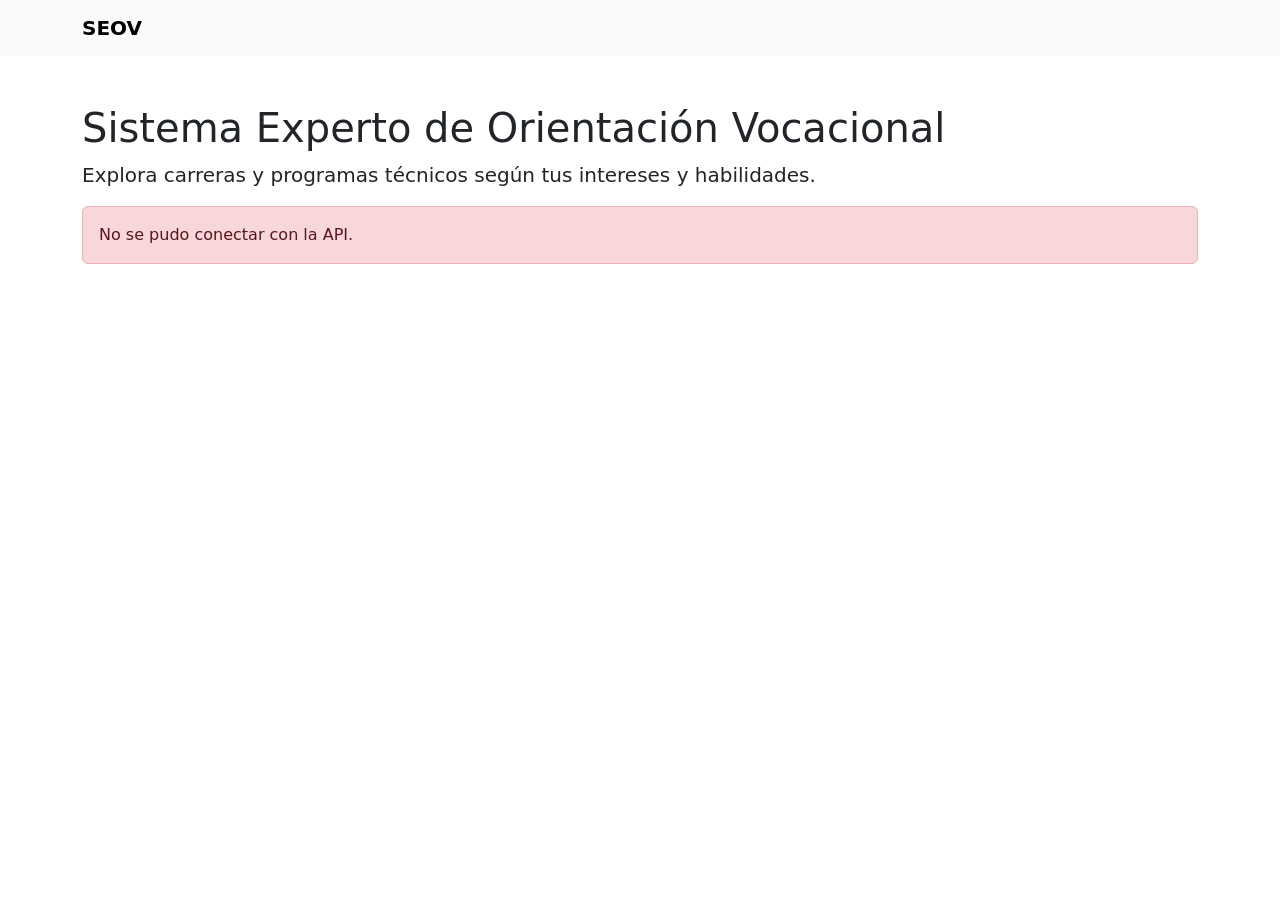
==== frontend/index.html @ d1dd5280 "Fase 1: entorno base Django + Bootstrap" ====
<!DOCTYPE html>
<html lang="es">
<head>
  <meta charset="UTF-8">
  <meta name="viewport" content="width=device-width, initial-scale=1">
  <title>SEOV - Orientación Vocacional</title>
  <link href="https://cdn.jsdelivr.net/npm/bootstrap@5.3.3/dist/css/bootstrap.min.css" rel="stylesheet">
  <link href="assets/css/styles.css" rel="stylesheet">
</head>
<body>
  <nav class="navbar navbar-expand-lg bg-body-tertiary">
    <div class="container">
      <a class="navbar-brand fw-bold" href="index.html">SEOV</a>
    </div>
  </nav>

  <main class="container py-5">
    <h1 class="display-6">Sistema Experto de Orientación Vocacional</h1>
    <p class="lead">Explora carreras y programas técnicos según tus intereses y habilidades.</p>
    <div id="api-status" class="alert alert-secondary">Comprobando conexión con la API...</div>
  </main>

  <script src="https://cdn.jsdelivr.net/npm/bootstrap@5.3.3/dist/js/bootstrap.bundle.min.js"></script>
  <script src="assets/js/config.js"></script>
  <script src="assets/js/api.js"></script>
  <script>
    apiFetch("/health/")
      .then(() => {
        const el = document.getElementById("api-status");
        el.className = "alert alert-success";
        el.textContent = "API conectada correctamente.";
      })
      .catch(() => {
        const el = document.getElementById("api-status");
        el.className = "alert alert-danger";
        el.textContent = "No se pudo conectar con la API.";
      });
  </script>
</body>
</html>
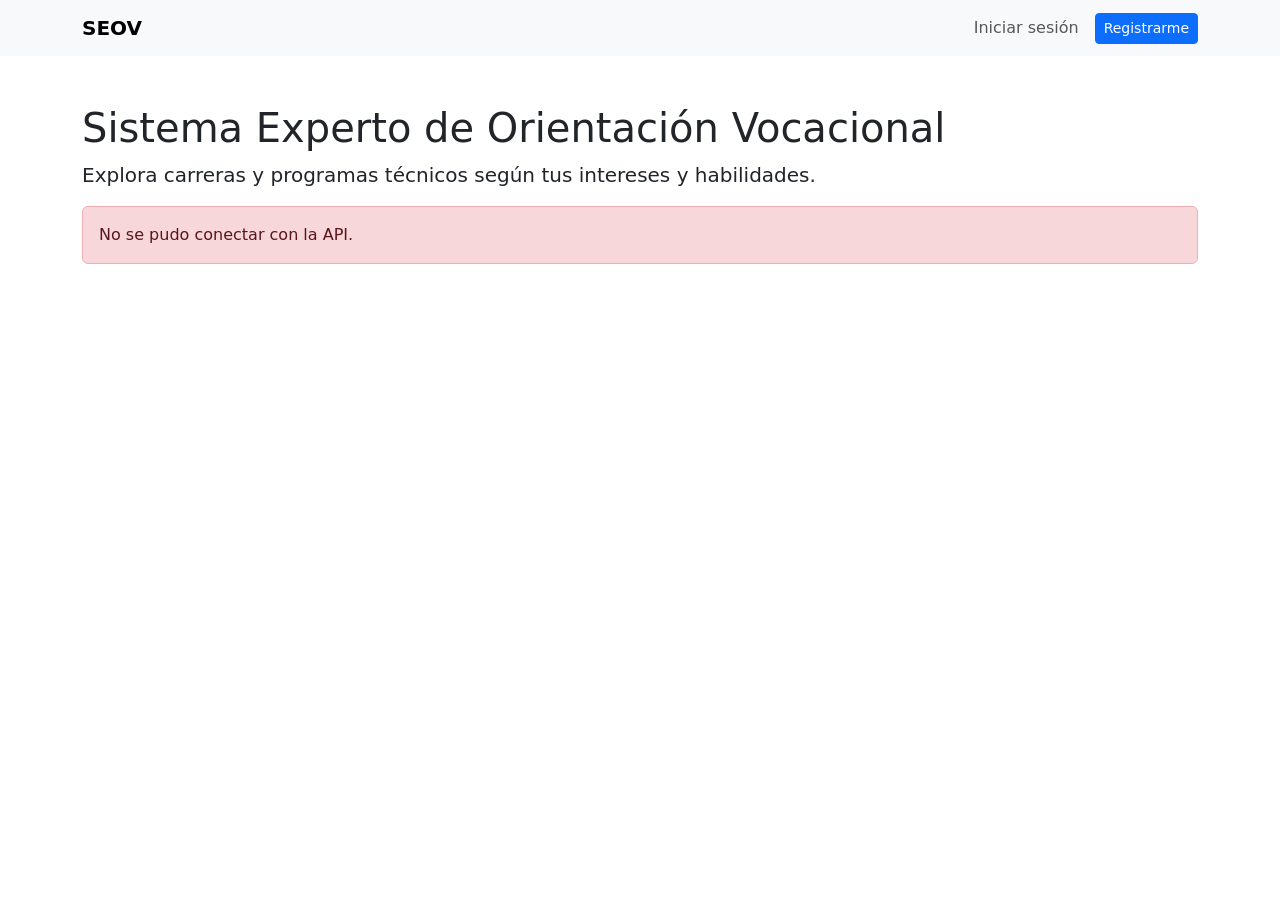
==== commit 55a908e0: "Agregar autenticacion y perfil" ====
--- a/frontend/index.html
+++ b/frontend/index.html
@@ -8,11 +8,7 @@
   <link href="assets/css/styles.css" rel="stylesheet">
 </head>
 <body>
-  <nav class="navbar navbar-expand-lg bg-body-tertiary">
-    <div class="container">
-      <a class="navbar-brand fw-bold" href="index.html">SEOV</a>
-    </div>
-  </nav>
+  <div id="navbar"></div>
 
   <main class="container py-5">
     <h1 class="display-6">Sistema Experto de Orientación Vocacional</h1>
@@ -23,6 +19,8 @@
   <script src="https://cdn.jsdelivr.net/npm/bootstrap@5.3.3/dist/js/bootstrap.bundle.min.js"></script>
   <script src="assets/js/config.js"></script>
   <script src="assets/js/api.js"></script>
+  <script src="assets/js/auth.js"></script>
+  <script>renderNavbar();</script>
   <script>
     apiFetch("/health/")
       .then(() => {
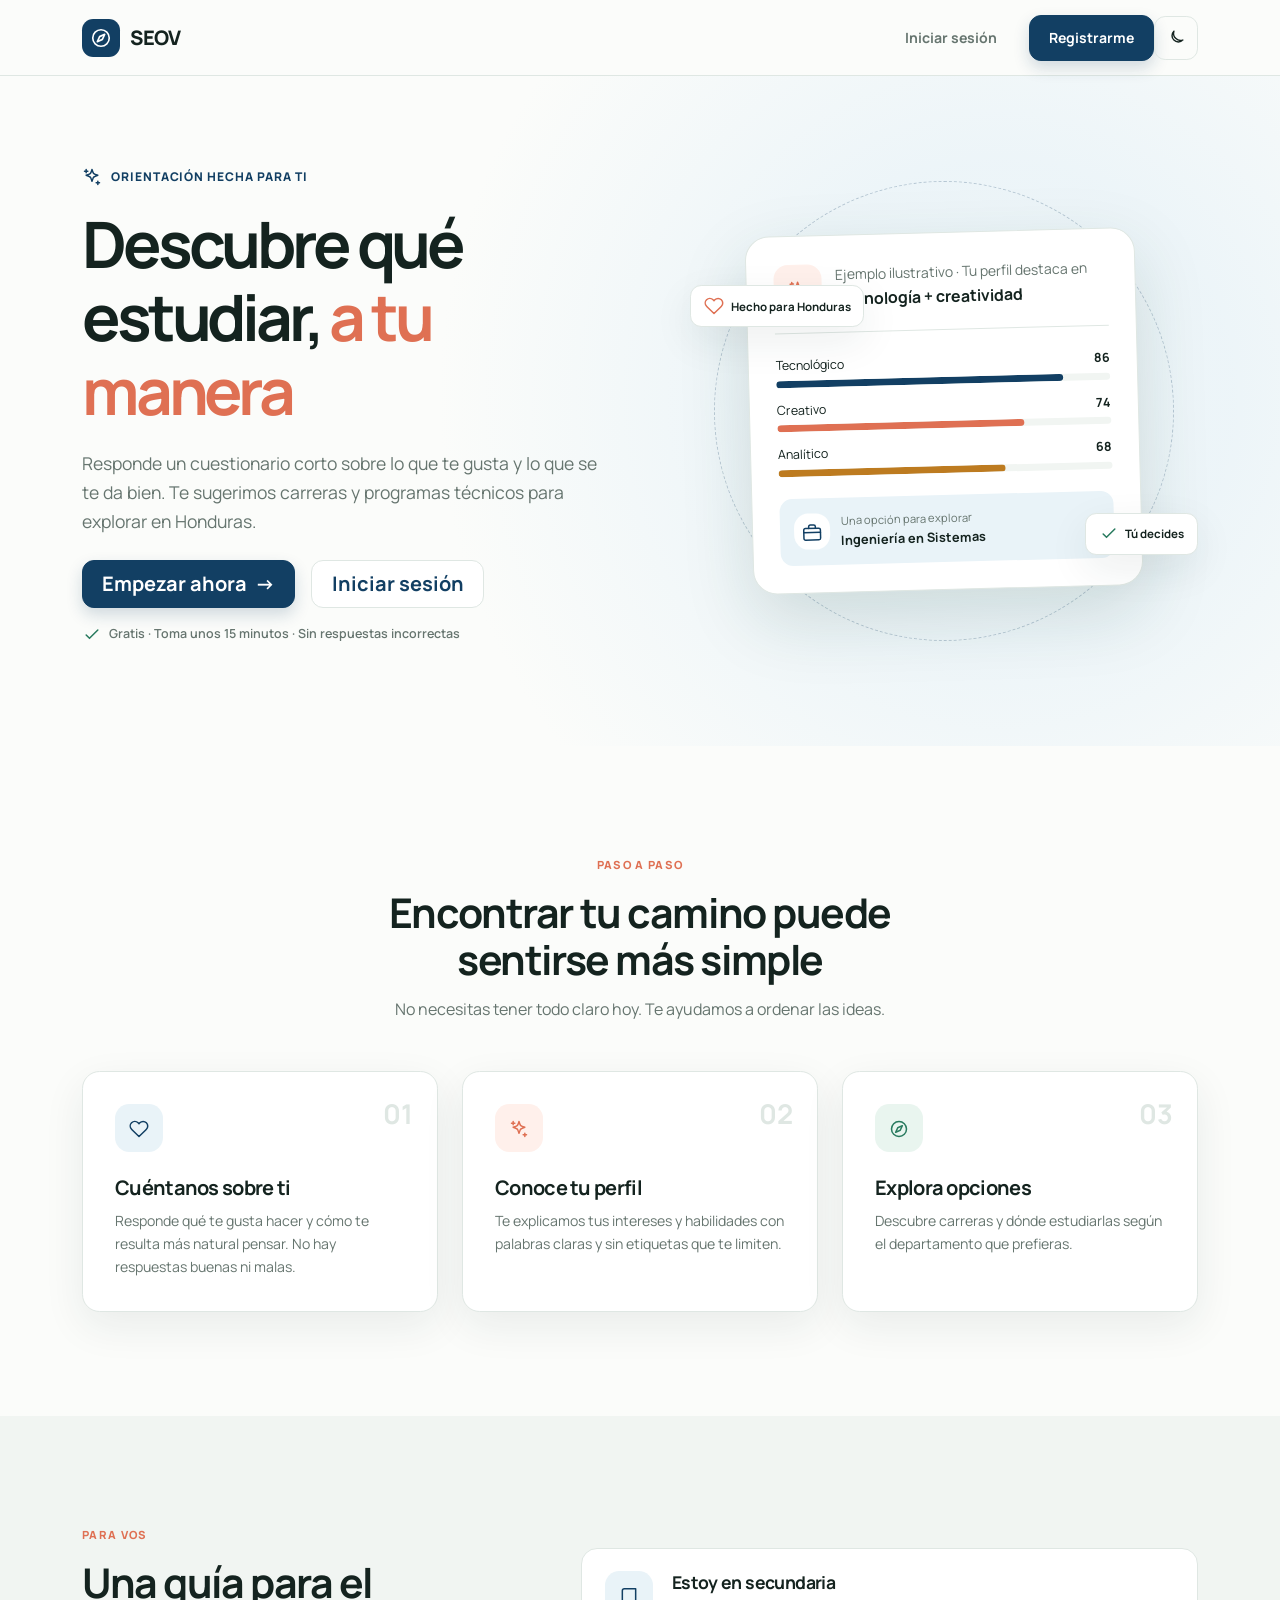
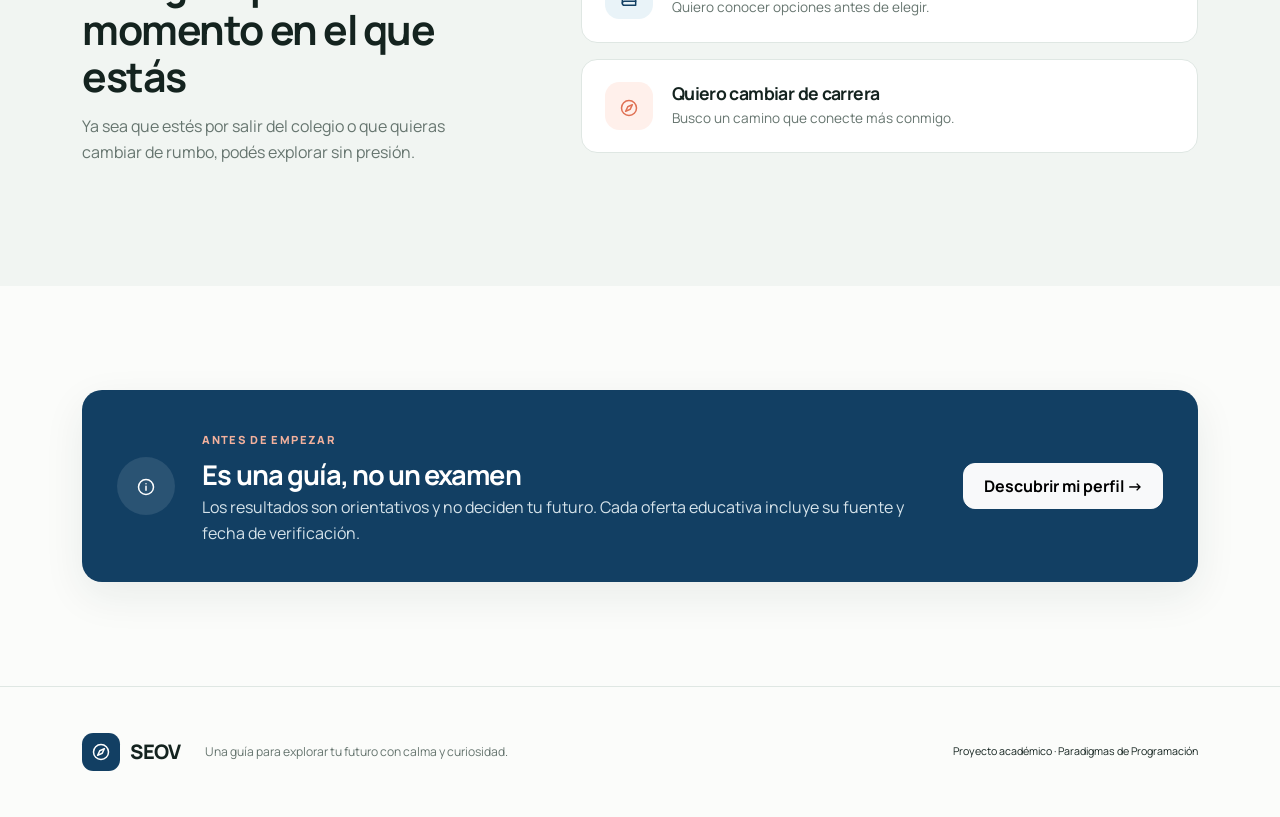
==== commit 45e0a494: "feat(frontend): nuevo diseno (Figma) conectado a la API real - Cuestionario con autoguardado, result" ====
--- a/frontend/index.html
+++ b/frontend/index.html
@@ -1,38 +1,171 @@
-<!DOCTYPE html>
-<html lang="es">
-<head>
-  <meta charset="UTF-8">
-  <meta name="viewport" content="width=device-width, initial-scale=1">
-  <title>SEOV - Orientación Vocacional</title>
-  <link href="https://cdn.jsdelivr.net/npm/bootstrap@5.3.3/dist/css/bootstrap.min.css" rel="stylesheet">
-  <link href="assets/css/styles.css" rel="stylesheet">
-</head>
-<body>
-  <div id="navbar"></div>
+<!doctype html>
+<html lang="es-HN">
+  <head>
+    <meta charset="UTF-8" />
+    <meta name="viewport" content="width=device-width, initial-scale=1" />
+    <meta
+      name="description"
+      content="SEOV te ayuda a explorar carreras y programas técnicos en Honduras."
+    />
+    <link rel="icon" href="favicon.png" />
+    <title>SEOV — Descubre qué estudiar</title>
+    <link rel="preconnect" href="https://fonts.googleapis.com" />
+    <link rel="preconnect" href="https://fonts.gstatic.com" crossorigin />
+    <link
+      href="https://fonts.googleapis.com/css2?family=Manrope:wght@400;500;600;700;800&display=swap"
+      rel="stylesheet"
+    />
+    <link
+      href="https://cdn.jsdelivr.net/npm/bootstrap@5.3.3/dist/css/bootstrap.min.css"
+      rel="stylesheet"
+    />
+    <link href="assets/css/styles.css" rel="stylesheet" />
+  </head>
+  <body>
+    <div id="navbar"></div>
+    <main>
+      <section class="hero-section">
+        <div class="container hero-grid">
+          <div>
+            <span class="eyebrow"><i data-icon="sparkles"></i> Orientación hecha para ti</span>
+            <h1>Descubre qué estudiar, <em>a tu manera</em></h1>
+            <p class="hero-lead">
+              Responde un cuestionario corto sobre lo que te gusta y lo que se te da bien. Te
+              sugerimos carreras y programas técnicos para explorar en Honduras.
+            </p>
+            <div class="d-grid d-sm-flex gap-3 mt-4">
+              <a class="btn btn-primary btn-lg" href="pages/register.html"
+                >Empezar ahora <span aria-hidden="true">→</span></a
+              >
+              <a class="btn btn-outline-primary btn-lg" href="pages/login.html">Iniciar sesión</a>
+            </div>
+            <p class="hero-note mt-3">
+              <i data-icon="check"></i> Gratis · Toma unos 15 minutos · Sin respuestas incorrectas
+            </p>
+          </div>
+          <div class="hero-visual" aria-label="Vista previa de un perfil vocacional">
+            <div class="profile-preview">
+              <div class="preview-heading">
+                <span class="icon-box coral"><i data-icon="sparkles"></i></span>
+                <div>
+                  <small>Ejemplo ilustrativo · Tu perfil destaca en</small><strong>Tecnología + creatividad</strong>
+                </div>
+              </div>
+              <div class="preview-bars">
+                <div class="preview-bar">
+                  <span>Tecnológico <b>86</b></span>
+                  <div><i style="width: 86%"></i></div>
+                </div>
+                <div class="preview-bar coral-bar">
+                  <span>Creativo <b>74</b></span>
+                  <div><i style="width: 74%"></i></div>
+                </div>
+                <div class="preview-bar amber-bar">
+                  <span>Analítico <b>68</b></span>
+                  <div><i style="width: 68%"></i></div>
+                </div>
+              </div>
+              <div class="career-preview">
+                <span class="icon-box"><i data-icon="briefcase"></i></span>
+                <div>
+                  <small>Una opción para explorar</small><strong>Ingeniería en Sistemas</strong>
+                </div>
+                <span>→</span>
+              </div>
+            </div>
+            <span class="floating-chip chip-a"><i data-icon="heart"></i> Hecho para Honduras</span>
+            <span class="floating-chip chip-b"><i data-icon="check"></i> Tú decides</span>
+          </div>
+        </div>
+      </section>
 
-  <main class="container py-5">
-    <h1 class="display-6">Sistema Experto de Orientación Vocacional</h1>
-    <p class="lead">Explora carreras y programas técnicos según tus intereses y habilidades.</p>
-    <div id="api-status" class="alert alert-secondary">Comprobando conexión con la API...</div>
-  </main>
+      <section class="section-space">
+        <div class="container">
+          <div class="section-heading text-center mx-auto">
+            <span class="section-kicker">PASO A PASO</span>
+            <h2>Encontrar tu camino puede sentirse más simple</h2>
+            <p>No necesitas tener todo claro hoy. Te ayudamos a ordenar las ideas.</p>
+          </div>
+          <div class="row g-4">
+            <div class="col-md-4">
+              <article class="step-card h-100">
+                <b>01</b><span class="icon-box"><i data-icon="heart"></i></span>
+                <h3>Cuéntanos sobre ti</h3>
+                <p>
+                  Responde qué te gusta hacer y cómo te resulta más natural pensar. No hay
+                  respuestas buenas ni malas.
+                </p>
+              </article>
+            </div>
+            <div class="col-md-4">
+              <article class="step-card h-100">
+                <b>02</b><span class="icon-box coral"><i data-icon="sparkles"></i></span>
+                <h3>Conoce tu perfil</h3>
+                <p>
+                  Te explicamos tus intereses y habilidades con palabras claras y sin etiquetas que
+                  te limiten.
+                </p>
+              </article>
+            </div>
+            <div class="col-md-4">
+              <article class="step-card h-100">
+                <b>03</b><span class="icon-box green"><i data-icon="compass"></i></span>
+                <h3>Explora opciones</h3>
+                <p>Descubre carreras y dónde estudiarlas según el departamento que prefieras.</p>
+              </article>
+            </div>
+          </div>
+        </div>
+      </section>
 
-  <script src="https://cdn.jsdelivr.net/npm/bootstrap@5.3.3/dist/js/bootstrap.bundle.min.js"></script>
-  <script src="assets/js/config.js"></script>
-  <script src="assets/js/api.js"></script>
-  <script src="assets/js/auth.js"></script>
-  <script>renderNavbar();</script>
-  <script>
-    apiFetch("/health/")
-      .then(() => {
-        const el = document.getElementById("api-status");
-        el.className = "alert alert-success";
-        el.textContent = "API conectada correctamente.";
-      })
-      .catch(() => {
-        const el = document.getElementById("api-status");
-        el.className = "alert alert-danger";
-        el.textContent = "No se pudo conectar con la API.";
-      });
-  </script>
-</body>
-</html>+      <section class="section-space soft-section">
+        <div class="container audience-grid">
+          <div>
+            <span class="section-kicker">PARA VOS</span>
+            <h2>Una guía para el momento en el que estás</h2>
+            <p>
+              Ya sea que estés por salir del colegio o que quieras cambiar de rumbo, podés explorar
+              sin presión.
+            </p>
+          </div>
+          <div class="d-grid gap-3">
+            <article class="audience-card">
+              <span class="icon-box"><i data-icon="book"></i></span>
+              <div>
+                <h3>Estoy en secundaria</h3>
+                <p>Quiero conocer opciones antes de elegir.</p>
+              </div>
+            </article>
+            <article class="audience-card">
+              <span class="icon-box coral"><i data-icon="compass"></i></span>
+              <div>
+                <h3>Quiero cambiar de carrera</h3>
+                <p>Busco un camino que conecte más conmigo.</p>
+              </div>
+            </article>
+          </div>
+        </div>
+      </section>
+
+      <section class="section-space">
+        <div class="container">
+          <div class="trust-card">
+            <span class="trust-icon"><i data-icon="info"></i></span>
+            <div>
+              <span class="section-kicker">ANTES DE EMPEZAR</span>
+              <h2>Es una guía, no un examen</h2>
+              <p>
+                Los resultados son orientativos y no deciden tu futuro. Cada oferta educativa
+                incluye su fuente y fecha de verificación.
+              </p>
+            </div>
+            <a class="btn btn-light" href="pages/register.html">Descubrir mi perfil →</a>
+          </div>
+        </div>
+      </section>
+    </main>
+    <div id="footer"></div>
+    <script src="https://cdn.jsdelivr.net/npm/bootstrap@5.3.3/dist/js/bootstrap.bundle.min.js"></script>
+    <script type="module" src="assets/js/home.js"></script>
+  </body>
+</html>
--- a/frontend/assets/css/styles.css
+++ b/frontend/assets/css/styles.css
@@ -0,0 +1,1279 @@
+:root {
+  color-scheme: light;
+  --seov-bg: #fbfcfa;
+  --seov-surface: #fff;
+  --seov-soft: #f1f5f2;
+  --seov-text: #14231f;
+  --seov-muted: #66756f;
+  --seov-line: #dfe7e3;
+  --seov-brand: #123f63;
+  --seov-brand-hover: #175a8c;
+  --seov-brand-soft: #e9f3f8;
+  --seov-coral: #df7053;
+  --seov-coral-soft: #fff0eb;
+  --seov-green: #287a5e;
+  --seov-green-soft: #e9f5ef;
+  --seov-amber: #bd7b20;
+  --seov-amber-soft: #fff4da;
+  --seov-shadow: 0 14px 40px rgba(25, 56, 47, 0.08);
+  --bs-primary: #123f63;
+  --bs-primary-rgb: 18, 63, 99;
+  --bs-body-font-family: "Manrope", sans-serif;
+  --bs-body-bg: var(--seov-bg);
+  --bs-body-color: var(--seov-text);
+}
+
+[data-theme="dark"] {
+  color-scheme: dark;
+  --seov-bg: #0d1816;
+  --seov-surface: #14231f;
+  --seov-soft: #192a26;
+  --seov-text: #eef5f2;
+  --seov-muted: #a8b8b2;
+  --seov-line: #2a403a;
+  --seov-brand: #74bce8;
+  --seov-brand-hover: #9bd2f4;
+  --seov-brand-soft: #193548;
+  --seov-coral: #ef947b;
+  --seov-coral-soft: #402a25;
+  --seov-green: #79c8ab;
+  --seov-green-soft: #1b3b30;
+  --seov-amber: #e2ae59;
+  --seov-amber-soft: #3b3020;
+  --seov-shadow: 0 16px 45px rgba(0, 0, 0, 0.22);
+  --bs-body-bg: var(--seov-bg);
+  --bs-body-color: var(--seov-text);
+  --bs-border-color: var(--seov-line);
+  --bs-secondary-color: var(--seov-muted);
+  --bs-tertiary-bg: var(--seov-soft);
+}
+
+html {
+  scroll-behavior: smooth;
+}
+body {
+  min-width: 320px;
+  background: var(--seov-bg);
+  color: var(--seov-text);
+  font-size: 1rem;
+  line-height: 1.65;
+}
+h1,
+h2,
+h3,
+h4 {
+  letter-spacing: -0.035em;
+  font-weight: 700;
+  line-height: 1.15;
+}
+p {
+  color: var(--seov-muted);
+}
+.btn {
+  min-height: 46px;
+  display: inline-flex;
+  align-items: center;
+  justify-content: center;
+  gap: 0.5rem;
+  border-radius: 0.75rem;
+  padding-inline: 1.2rem;
+  font-weight: 700;
+}
+.btn-primary {
+  --bs-btn-bg: #123f63;
+  --bs-btn-border-color: #123f63;
+  --bs-btn-hover-bg: #175a8c;
+  --bs-btn-hover-border-color: #175a8c;
+  color: white;
+  box-shadow: 0 7px 16px rgba(18, 63, 99, 0.18);
+}
+.btn-outline-primary {
+  --bs-btn-color: var(--seov-brand);
+  --bs-btn-border-color: var(--seov-line);
+  --bs-btn-hover-bg: var(--seov-brand-soft);
+  --bs-btn-hover-color: var(--seov-brand);
+  --bs-btn-hover-border-color: var(--seov-brand);
+  background: var(--seov-surface);
+}
+.form-control,
+.form-select {
+  min-height: 48px;
+  border-radius: 0.7rem;
+  border-color: var(--seov-line);
+  color: var(--seov-text);
+  background-color: var(--seov-bg);
+}
+.form-control:focus,
+.form-select:focus {
+  color: var(--seov-text);
+  background: var(--seov-bg);
+  border-color: var(--seov-brand);
+  box-shadow: 0 0 0 0.2rem color-mix(in srgb, var(--seov-brand) 18%, transparent);
+}
+.form-label {
+  font-size: 0.82rem;
+  font-weight: 700;
+}
+.seov-navbar {
+  min-height: 76px;
+  position: relative;
+  z-index: 1030;
+  background: color-mix(in srgb, var(--seov-bg) 93%, transparent);
+  border-bottom: 1px solid var(--seov-line);
+  backdrop-filter: blur(14px);
+}
+#navbar {
+  position: sticky;
+  top: 0;
+  z-index: 1030;
+}
+.navbar-brand {
+  display: inline-flex;
+  align-items: center;
+  gap: 0.65rem;
+  color: var(--seov-text);
+  font-size: 1.25rem;
+  font-weight: 800;
+}
+.navbar-brand:hover {
+  color: var(--seov-text);
+}
+.navbar-brand > span {
+  width: 38px;
+  height: 38px;
+  display: grid;
+  place-items: center;
+  border-radius: 0.7rem;
+  color: #fff;
+  background: #123f63;
+}
+.nav-link {
+  min-height: 44px;
+  display: flex;
+  align-items: center;
+  color: var(--seov-muted);
+  font-size: 0.88rem;
+  font-weight: 700;
+}
+.nav-link:hover,
+.nav-link.active {
+  color: var(--seov-brand);
+}
+.theme-toggle {
+  width: 44px;
+  height: 44px;
+  display: grid;
+  place-items: center;
+  color: var(--seov-text);
+  background: transparent;
+  border: 1px solid var(--seov-line);
+  border-radius: 0.7rem;
+}
+.navbar-toggler {
+  width: 44px;
+  height: 44px;
+  padding: 0.45rem;
+  border-color: var(--seov-line);
+}
+[data-theme="dark"] .navbar-toggler-icon {
+  filter: invert(1);
+}
+.hero-section {
+  min-height: 670px;
+  display: flex;
+  align-items: center;
+  overflow: hidden;
+  background: radial-gradient(
+    circle at 78% 48%,
+    color-mix(in srgb, var(--seov-brand-soft) 80%, transparent) 0 22%,
+    transparent 53%
+  );
+}
+.hero-grid {
+  display: grid;
+  grid-template-columns: 1.02fr 0.98fr;
+  align-items: center;
+  gap: 5rem;
+  padding-block: 4.5rem;
+}
+.eyebrow {
+  display: inline-flex;
+  align-items: center;
+  gap: 0.55rem;
+  color: var(--seov-brand);
+  font-size: 0.75rem;
+  font-weight: 800;
+  letter-spacing: 0.08em;
+  text-transform: uppercase;
+}
+.hero-section h1 {
+  margin: 1.2rem 0 1.35rem;
+  font-size: clamp(2.8rem, 5vw, 4.4rem);
+  letter-spacing: -0.065em;
+}
+.hero-section h1 em {
+  color: var(--seov-coral);
+  font-style: normal;
+}
+.hero-lead {
+  max-width: 620px;
+  font-size: 1.1rem;
+}
+.hero-note {
+  display: flex;
+  align-items: center;
+  gap: 0.45rem;
+  font-size: 0.78rem;
+  font-weight: 600;
+}
+.hero-note svg {
+  color: var(--seov-green);
+}
+.hero-visual {
+  min-height: 450px;
+  position: relative;
+  display: grid;
+  place-items: center;
+}
+.hero-visual::before,
+.hero-visual::after {
+  content: "";
+  position: absolute;
+  border: 1px dashed color-mix(in srgb, var(--seov-brand) 25%, transparent);
+  border-radius: 50%;
+}
+.hero-visual::before {
+  width: 460px;
+  height: 460px;
+}
+.hero-visual::after {
+  width: 350px;
+  height: 350px;
+}
+.profile-preview {
+  width: min(390px, 90%);
+  position: relative;
+  z-index: 2;
+  padding: 1.7rem;
+  background: var(--seov-surface);
+  border: 1px solid var(--seov-line);
+  border-radius: 1.5rem;
+  box-shadow: 0 25px 70px rgba(21, 64, 51, 0.15);
+  transform: rotate(-1.5deg);
+}
+.preview-heading {
+  display: flex;
+  align-items: center;
+  gap: 0.85rem;
+  padding-bottom: 1.2rem;
+  border-bottom: 1px solid var(--seov-line);
+}
+.preview-heading div,
+.career-preview div {
+  display: flex;
+  flex: 1;
+  flex-direction: column;
+}
+.preview-heading small,
+.career-preview small {
+  color: var(--seov-muted);
+}
+.icon-box {
+  width: 48px;
+  height: 48px;
+  display: inline-grid;
+  flex: 0 0 auto;
+  place-items: center;
+  color: var(--seov-brand);
+  background: var(--seov-brand-soft);
+  border-radius: 0.9rem;
+}
+.icon-box.coral {
+  color: var(--seov-coral);
+  background: var(--seov-coral-soft);
+}
+.icon-box.green {
+  color: var(--seov-green);
+  background: var(--seov-green-soft);
+}
+.preview-bars {
+  display: grid;
+  gap: 0.8rem;
+  padding: 1.4rem 0;
+}
+.preview-bar > span {
+  display: flex;
+  justify-content: space-between;
+  margin-bottom: 0.25rem;
+  font-size: 0.78rem;
+}
+.preview-bar > div,
+.score-track,
+.affinity-track {
+  height: 7px;
+  overflow: hidden;
+  background: var(--seov-soft);
+  border-radius: 1rem;
+}
+.preview-bar i,
+.score-track i,
+.affinity-track i {
+  display: block;
+  height: 100%;
+  background: var(--seov-brand);
+  border-radius: inherit;
+}
+.coral-bar i {
+  background: var(--seov-coral);
+}
+.amber-bar i {
+  background: var(--seov-amber);
+}
+.career-preview {
+  display: flex;
+  align-items: center;
+  gap: 0.7rem;
+  padding: 0.85rem;
+  background: var(--seov-brand-soft);
+  border-radius: 0.8rem;
+  font-size: 0.8rem;
+}
+.career-preview .icon-box {
+  width: 36px;
+  height: 36px;
+  background: var(--seov-surface);
+}
+.floating-chip {
+  position: absolute;
+  z-index: 3;
+  display: flex;
+  align-items: center;
+  gap: 0.4rem;
+  padding: 0.6rem 0.8rem;
+  background: var(--seov-surface);
+  border: 1px solid var(--seov-line);
+  border-radius: 0.7rem;
+  box-shadow: var(--seov-shadow);
+  font-size: 0.72rem;
+  font-weight: 700;
+}
+.chip-a {
+  left: 0;
+  top: 22%;
+}
+.chip-b {
+  right: 0;
+  bottom: 18%;
+}
+.chip-a svg {
+  color: var(--seov-coral);
+}
+.chip-b svg {
+  color: var(--seov-green);
+}
+.section-space {
+  padding-block: 6.5rem;
+}
+.soft-section {
+  background: var(--seov-soft);
+}
+.section-heading {
+  max-width: 660px;
+  margin-bottom: 3rem;
+}
+.section-heading h2,
+.audience-grid h2 {
+  margin: 0.8rem 0;
+  font-size: clamp(2rem, 3.2vw, 2.7rem);
+}
+.section-kicker {
+  color: var(--seov-coral);
+  font-size: 0.7rem;
+  font-weight: 800;
+  letter-spacing: 0.12em;
+}
+.step-card {
+  position: relative;
+  padding: 2rem;
+  background: var(--seov-surface);
+  border: 1px solid var(--seov-line);
+  border-radius: 1.1rem;
+  box-shadow: var(--seov-shadow);
+}
+.step-card > b {
+  position: absolute;
+  right: 1.5rem;
+  top: 1.3rem;
+  color: var(--seov-line);
+  font-size: 1.7rem;
+}
+.step-card h3 {
+  margin: 1.5rem 0 0.65rem;
+  font-size: 1.25rem;
+}
+.step-card p {
+  margin: 0;
+  font-size: 0.88rem;
+}
+.audience-grid {
+  display: grid;
+  grid-template-columns: 0.8fr 1.2fr;
+  align-items: center;
+  gap: 5.5rem;
+}
+.audience-card {
+  display: flex;
+  align-items: center;
+  gap: 1.2rem;
+  padding: 1.4rem;
+  background: var(--seov-surface);
+  border: 1px solid var(--seov-line);
+  border-radius: 1rem;
+}
+.audience-card h3 {
+  margin: 0 0 0.2rem;
+  font-size: 1.1rem;
+}
+.audience-card p {
+  margin: 0;
+  font-size: 0.85rem;
+}
+.trust-card {
+  display: grid;
+  grid-template-columns: auto 1fr auto;
+  align-items: center;
+  gap: 1.7rem;
+  padding: 2.2rem;
+  color: #fff;
+  background: #123f63;
+  border-radius: 1.25rem;
+  box-shadow: var(--seov-shadow);
+}
+.trust-card h2 {
+  margin: 0.5rem 0 0.2rem;
+  font-size: 1.7rem;
+}
+.trust-card p {
+  margin: 0;
+  color: #d6e3ea;
+}
+.trust-icon {
+  width: 58px;
+  height: 58px;
+  display: grid;
+  place-items: center;
+  background: rgba(255, 255, 255, 0.1);
+  border-radius: 50%;
+}
+.trust-card .section-kicker {
+  color: #f3b19d;
+}
+.site-footer {
+  border-top: 1px solid var(--seov-line);
+}
+.footer-grid {
+  min-height: 130px;
+  display: flex;
+  align-items: center;
+  gap: 1.5rem;
+  font-size: 0.76rem;
+}
+.footer-grid p {
+  flex: 1;
+  margin: 0;
+}
+.auth-page {
+  min-height: calc(100vh - 76px);
+  display: grid;
+  place-items: center;
+  padding: 4rem 0 5.5rem;
+  background: radial-gradient(circle at 10% 10%, var(--seov-brand-soft), transparent 30%);
+}
+.auth-grid {
+  display: grid;
+  grid-template-columns: 0.75fr 1.25fr;
+  align-items: center;
+  gap: 4.5rem;
+  max-width: 980px;
+}
+.auth-intro h1 {
+  margin: 1.3rem 0 0.8rem;
+  font-size: clamp(2.2rem, 4vw, 2.8rem);
+}
+.auth-intro p {
+  max-width: 420px;
+}
+.form-card,
+.content-card {
+  padding: 2rem;
+  background: var(--seov-surface);
+  border: 1px solid var(--seov-line);
+  border-radius: 1.2rem;
+  box-shadow: var(--seov-shadow);
+}
+.form-switch {
+  margin: 0;
+  text-align: center;
+  font-size: 0.82rem;
+}
+.page-shell {
+  min-height: calc(100vh - 76px);
+  padding-block: 4rem 6rem;
+}
+.page-title h1 {
+  margin: 0.6rem 0;
+  font-size: clamp(2.4rem, 5vw, 3.3rem);
+}
+.page-title {
+  margin-bottom: 2rem;
+}
+.back-link {
+  display: inline-block;
+  margin-bottom: 1.5rem;
+  color: var(--seov-brand);
+  font-size: 0.85rem;
+  font-weight: 700;
+  text-decoration: none;
+}
+.welcome-grid {
+  display: grid;
+  grid-template-columns: 1fr auto;
+  align-items: center;
+  gap: 2rem;
+}
+.welcome-art {
+  width: 110px;
+  height: 110px;
+  display: grid;
+  place-items: center;
+  color: var(--seov-brand);
+  background: var(--seov-brand-soft);
+  border-radius: 50%;
+}
+.action-card {
+  display: grid;
+  grid-template-columns: auto 1fr auto;
+  align-items: center;
+  gap: 1.5rem;
+  padding: 1.7rem;
+  background: var(--seov-surface);
+  border: 1px solid var(--seov-line);
+  border-radius: 1.1rem;
+  box-shadow: var(--seov-shadow);
+}
+.action-card h2 {
+  margin: 0.35rem 0;
+  font-size: 1.45rem;
+}
+.action-card p {
+  margin: 0;
+  font-size: 0.86rem;
+}
+.status-pill {
+  color: var(--seov-green);
+  font-size: 0.62rem;
+  font-weight: 800;
+  letter-spacing: 0.1em;
+}
+.list-heading {
+  display: flex;
+  justify-content: space-between;
+  align-items: end;
+  margin: 3.5rem 0 1rem;
+}
+.list-heading h2 {
+  margin-bottom: 0.25rem;
+  font-size: 1.6rem;
+}
+.list-heading p {
+  margin: 0;
+  font-size: 0.85rem;
+}
+.evaluation-row {
+  display: grid;
+  grid-template-columns: auto 1fr auto;
+  align-items: center;
+  gap: 1rem;
+  padding: 1.3rem;
+  background: var(--seov-surface);
+  border: 1px solid var(--seov-line);
+  border-radius: 0.9rem;
+}
+.date-icon {
+  width: 52px;
+  height: 52px;
+  display: flex;
+  flex-direction: column;
+  align-items: center;
+  justify-content: center;
+  color: var(--seov-brand);
+  background: var(--seov-brand-soft);
+  border-radius: 0.75rem;
+  line-height: 1.1;
+}
+.date-icon b {
+  font-size: 1.15rem;
+}
+.date-icon small {
+  font-size: 0.58rem;
+}
+.evaluation-meta {
+  display: flex;
+  flex-direction: column;
+}
+.evaluation-meta small {
+  color: var(--seov-muted);
+}
+.eval-page {
+  padding-bottom: 100px;
+  background: var(--seov-soft);
+}
+.eval-progress-header {
+  position: sticky;
+  top: 76px;
+  z-index: 20;
+  padding: 0.8rem 0;
+  background: color-mix(in srgb, var(--seov-surface) 94%, transparent);
+  border-bottom: 1px solid var(--seov-line);
+  backdrop-filter: blur(10px);
+}
+.eval-header-grid {
+  display: grid;
+  grid-template-columns: 1fr 1.4fr 1fr;
+  align-items: center;
+}
+.progress {
+  height: 7px;
+  background: var(--seov-line);
+}
+.progress-bar {
+  background-color: var(--seov-brand);
+}
+.saving-state {
+  justify-self: end;
+  color: var(--seov-green);
+  font-size: 0.75rem;
+}
+.question-container {
+  width: min(840px, calc(100% - 2rem));
+  margin-inline: auto;
+}
+.question-intro {
+  padding: 4rem 0 2.2rem;
+  text-align: center;
+}
+.question-intro h1 {
+  margin: 0.6rem 0;
+}
+.question-card {
+  margin-bottom: 1rem;
+  padding: 1.8rem;
+  background: var(--seov-surface);
+  border: 1px solid var(--seov-line);
+  border-radius: 1rem;
+}
+.question-card.answered {
+  border-color: color-mix(in srgb, var(--seov-brand) 45%, var(--seov-line));
+}
+.question-number {
+  color: var(--seov-coral);
+  font-size: 0.7rem;
+  font-weight: 800;
+}
+.question-card h2 {
+  margin: 0.6rem 0 1.3rem;
+  font-size: 1.2rem;
+}
+.answer-grid {
+  display: grid;
+  grid-template-columns: repeat(5, 1fr);
+  gap: 0.5rem;
+}
+.answer-option {
+  min-height: 100px;
+  display: flex;
+  flex-direction: column;
+  align-items: center;
+  justify-content: center;
+  gap: 0.6rem;
+  padding: 0.7rem 0.35rem;
+  color: var(--seov-muted);
+  background: var(--seov-bg);
+  border: 1px solid var(--seov-line);
+  border-radius: 0.7rem;
+  font-size: 0.68rem;
+  text-align: center;
+}
+.answer-option:hover,
+.answer-option:focus {
+  border-color: var(--seov-brand);
+}
+.answer-option.selected {
+  color: var(--seov-brand);
+  background: var(--seov-brand-soft);
+  border-color: var(--seov-brand);
+  font-weight: 700;
+}
+.answer-radio {
+  width: 23px;
+  height: 23px;
+  display: grid;
+  place-items: center;
+  border: 2px solid var(--seov-line);
+  border-radius: 50%;
+}
+.selected .answer-radio {
+  border-color: var(--seov-brand);
+}
+.selected .answer-radio::after {
+  content: "";
+  width: 11px;
+  height: 11px;
+  background: var(--seov-brand);
+  border-radius: 50%;
+}
+.clear-answer {
+  float: right;
+  margin-top: 0.7rem;
+  padding: 0;
+  color: var(--seov-muted);
+  background: transparent;
+  border: 0;
+  font-size: 0.7rem;
+  text-decoration: underline;
+}
+.eval-actions {
+  position: fixed;
+  z-index: 25;
+  bottom: 0;
+  width: 100%;
+  padding: 0.7rem 0;
+  background: var(--seov-surface);
+  border-top: 1px solid var(--seov-line);
+}
+.eval-actions-inner {
+  display: flex;
+  justify-content: space-between;
+  align-items: center;
+}
+.results-hero {
+  padding: 2.5rem 0;
+  background: var(--seov-soft);
+  border-bottom: 1px solid var(--seov-line);
+}
+.results-title {
+  display: flex;
+  align-items: end;
+  justify-content: space-between;
+  gap: 2rem;
+  margin: 2rem 0 1.5rem;
+}
+.results-title h1 {
+  margin: 0.7rem 0 0.35rem;
+  font-size: clamp(2.8rem, 6vw, 4rem);
+}
+.results-title p {
+  max-width: 700px;
+  margin: 0;
+}
+.results-content {
+  padding-block: 4.5rem;
+}
+.result-section {
+  margin-bottom: 5rem;
+}
+.section-title {
+  display: flex;
+  gap: 1rem;
+  margin-bottom: 1.5rem;
+}
+.section-number {
+  width: 40px;
+  height: 40px;
+  display: grid;
+  flex: 0 0 auto;
+  place-items: center;
+  color: var(--seov-coral);
+  background: var(--seov-coral-soft);
+  border-radius: 0.7rem;
+  font-size: 0.7rem;
+  font-weight: 800;
+}
+.section-title h2 {
+  margin: 0 0 0.35rem;
+  font-size: 1.9rem;
+}
+.section-title p {
+  margin: 0;
+  font-size: 0.85rem;
+}
+.dimension-card {
+  margin-bottom: 1rem;
+  padding: 1.8rem;
+  background: var(--seov-surface);
+  border: 1px solid var(--seov-line);
+  border-radius: 1.1rem;
+  box-shadow: var(--seov-shadow);
+}
+.dimension-card h3 {
+  margin: 0.5rem 0 1.5rem;
+  font-size: 1.4rem;
+}
+.dimension-grid {
+  display: grid;
+  grid-template-columns: 0.7fr 1.3fr;
+  align-items: center;
+  gap: 3rem;
+}
+.radar-chart {
+  width: min(260px, 100%);
+  margin: auto;
+}
+.radar-grid {
+  fill: none;
+  stroke: var(--seov-line);
+}
+.radar-axis {
+  stroke: var(--seov-line);
+}
+.radar-shape {
+  fill: color-mix(in srgb, var(--seov-brand) 20%, transparent);
+  stroke: var(--seov-brand);
+  stroke-width: 2;
+}
+.scores {
+  display: grid;
+  gap: 0.9rem;
+}
+.score-meta {
+  display: grid;
+  grid-template-columns: 1fr auto 55px;
+  align-items: center;
+  gap: 0.6rem;
+  margin-bottom: 0.3rem;
+  font-size: 0.75rem;
+}
+.score-meta b:last-child {
+  color: var(--seov-muted);
+  text-align: right;
+}
+.level-badge,
+.profile-chip,
+.career-badge {
+  display: inline-block;
+  padding: 0.22rem 0.55rem;
+  border-radius: 2rem;
+  font-size: 0.58rem;
+  font-weight: 800;
+}
+.level-high {
+  color: var(--seov-green);
+  background: var(--seov-green-soft);
+}
+.level-medium {
+  color: var(--seov-amber);
+  background: var(--seov-amber-soft);
+}
+.level-low {
+  color: var(--seov-muted);
+  background: var(--seov-soft);
+}
+.score-track .high {
+  background: var(--seov-green);
+}
+.score-track .medium {
+  background: var(--seov-amber);
+}
+.score-track .low {
+  background: #7f98a8;
+}
+.reasoning-card {
+  padding: 1.5rem;
+  background: var(--seov-surface);
+  border: 1px solid var(--seov-line);
+  border-radius: 1rem;
+}
+.profile-chip {
+  margin: 0 0.35rem 0.5rem 0;
+  padding: 0.45rem 0.75rem;
+  color: var(--seov-brand);
+  background: var(--seov-brand-soft);
+  font-size: 0.72rem;
+}
+.reasoning-list {
+  color: var(--seov-muted);
+  font-size: 0.85rem;
+}
+.careers-heading {
+  display: flex;
+  align-items: end;
+  justify-content: space-between;
+  gap: 2rem;
+}
+.department-field {
+  width: 260px;
+  flex: 0 0 auto;
+}
+.career-list {
+  display: grid;
+  gap: 1.2rem;
+}
+.career-card {
+  overflow: hidden;
+  background: var(--seov-surface);
+  border: 1px solid var(--seov-line);
+  border-radius: 1.1rem;
+  box-shadow: var(--seov-shadow);
+}
+.career-main {
+  display: grid;
+  grid-template-columns: auto 1fr 145px;
+  gap: 1.2rem;
+  padding: 1.6rem;
+}
+.career-rank {
+  width: 42px;
+  height: 42px;
+  display: grid;
+  place-items: center;
+  color: var(--seov-brand);
+  background: var(--seov-brand-soft);
+  border-radius: 0.7rem;
+  font-weight: 800;
+}
+.career-badge {
+  border-radius: 0.35rem;
+  text-transform: uppercase;
+  letter-spacing: 0.03em;
+}
+.type-badge {
+  color: var(--seov-brand);
+  background: var(--seov-brand-soft);
+}
+.origin-badge {
+  color: var(--seov-muted);
+  background: var(--seov-soft);
+}
+.career-info h3 {
+  margin: 0.7rem 0 0.15rem;
+  font-size: 1.55rem;
+}
+.career-area {
+  color: var(--seov-coral);
+  font-size: 0.7rem;
+  font-weight: 700;
+}
+.career-description {
+  margin: 0.8rem 0;
+  font-size: 0.8rem;
+}
+.work-field {
+  font-size: 0.72rem;
+}
+.work-field span {
+  display: block;
+  color: var(--seov-muted);
+}
+.affinity {
+  text-align: right;
+}
+.affinity strong {
+  display: block;
+  margin: 0.7rem 0 0.2rem;
+  font-size: 1.7rem;
+}
+.affinity small {
+  color: var(--seov-muted);
+  font-size: 0.65rem;
+}
+.affinity-track {
+  width: 100%;
+}
+.affinity-track i {
+  background: var(--seov-green);
+}
+.career-toggle {
+  width: 100%;
+  min-height: 50px;
+  display: flex;
+  align-items: center;
+  justify-content: space-between;
+  padding: 0 1.6rem;
+  color: var(--seov-brand);
+  background: var(--seov-bg);
+  border: 0;
+  border-top: 1px solid var(--seov-line);
+  font-size: 0.76rem;
+  font-weight: 700;
+}
+.career-reason {
+  padding: 1.3rem 1.6rem;
+  background: var(--seov-brand-soft);
+  border-top: 1px solid var(--seov-line);
+  font-size: 0.8rem;
+}
+.offers {
+  padding: 1.3rem 1.6rem;
+  border-top: 1px solid var(--seov-line);
+}
+.offer {
+  display: grid;
+  grid-template-columns: auto 1fr;
+  gap: 0.8rem;
+  padding: 0.9rem;
+  background: var(--seov-bg);
+  border: 1px solid var(--seov-line);
+  border-radius: 0.75rem;
+  font-size: 0.73rem;
+}
+.institution-mark {
+  width: 40px;
+  height: 40px;
+  display: grid;
+  place-items: center;
+  color: #fff;
+  background: #123f63;
+  border-radius: 0.55rem;
+  font-weight: 800;
+}
+.offer-meta {
+  color: var(--seov-muted);
+}
+.no-offer {
+  padding: 0.9rem 1.6rem;
+  color: var(--seov-muted);
+  background: var(--seov-soft);
+  border-top: 1px solid var(--seov-line);
+  font-size: 0.75rem;
+}
+.final-notice {
+  padding: 1.2rem;
+  background: var(--seov-soft);
+  border-radius: 0.85rem;
+  font-size: 0.76rem;
+}
+
+@media (max-width: 991.98px) {
+  .seov-navbar {
+    min-height: 68px;
+  }
+  .navbar-collapse {
+    padding: 1rem 0;
+  }
+  .hero-grid {
+    grid-template-columns: 1fr;
+    gap: 2rem;
+  }
+  .hero-section h1 {
+    font-size: 3.2rem;
+  }
+  .hero-visual {
+    min-height: 410px;
+  }
+  .audience-grid,
+  .auth-grid {
+    grid-template-columns: 1fr;
+    gap: 2.5rem;
+  }
+  .auth-intro {
+    text-align: center;
+  }
+  .auth-intro p {
+    margin-inline: auto;
+  }
+  .dimension-grid {
+    grid-template-columns: 1fr;
+    gap: 1.5rem;
+  }
+  .eval-progress-header {
+    top: 68px;
+  }
+}
+@media (max-width: 767.98px) {
+  .section-space {
+    padding-block: 4.5rem;
+  }
+  .hero-section {
+    min-height: auto;
+  }
+  .hero-grid {
+    padding-block: 3.4rem 2.7rem;
+  }
+  .hero-section h1 {
+    font-size: 2.8rem;
+  }
+  .hero-visual::before {
+    width: 360px;
+    height: 360px;
+  }
+  .hero-visual::after {
+    width: 290px;
+    height: 290px;
+  }
+  .chip-a {
+    left: 0;
+  }
+  .chip-b {
+    right: 0;
+  }
+  .trust-card {
+    grid-template-columns: auto 1fr;
+  }
+  .trust-card .btn {
+    grid-column: 1 / -1;
+  }
+  .footer-grid {
+    flex-wrap: wrap;
+    padding-block: 1.5rem;
+  }
+  .footer-grid p {
+    flex-basis: 60%;
+  }
+  .action-card {
+    grid-template-columns: auto 1fr;
+  }
+  .action-card .btn {
+    grid-column: 1 / -1;
+  }
+  .welcome-art {
+    display: none;
+  }
+  .evaluation-row {
+    grid-template-columns: auto 1fr;
+  }
+  .evaluation-row .btn {
+    grid-column: 2;
+    justify-self: start;
+  }
+  .answer-grid {
+    grid-template-columns: 1fr;
+  }
+  .answer-option {
+    min-height: 55px;
+    flex-direction: row;
+    justify-content: flex-start;
+    padding-inline: 1rem;
+    text-align: left;
+    font-size: 0.8rem;
+  }
+  .eval-header-grid {
+    grid-template-columns: 1fr 1.3fr;
+  }
+  .saving-state {
+    display: none;
+  }
+  .careers-heading {
+    display: block;
+  }
+  .department-field {
+    width: 100%;
+    margin-bottom: 1.5rem;
+  }
+  .career-main {
+    grid-template-columns: auto 1fr;
+  }
+  .affinity {
+    grid-column: 2;
+    text-align: left;
+    max-width: 190px;
+  }
+}
+@media (max-width: 575.98px) {
+  .hero-section h1 {
+    font-size: 2.55rem;
+  }
+  .hero-visual {
+    min-height: 370px;
+  }
+  .profile-preview {
+    padding: 1.3rem;
+  }
+  .floating-chip {
+    font-size: 0.62rem;
+  }
+  .section-heading {
+    text-align: left !important;
+  }
+  .trust-card {
+    grid-template-columns: 1fr;
+    padding: 1.6rem;
+  }
+  .form-card,
+  .content-card {
+    padding: 1.3rem;
+  }
+  .question-intro {
+    padding-top: 3rem;
+    text-align: left;
+  }
+  .question-card {
+    padding: 1.3rem 1rem;
+  }
+  .eval-actions-inner > span {
+    display: none;
+  }
+  .results-title {
+    display: block;
+  }
+  .section-title h2 {
+    font-size: 1.55rem;
+  }
+  .dimension-card {
+    padding: 1.3rem 1rem;
+  }
+  .radar-chart {
+    display: none;
+  }
+  .career-main {
+    padding: 1.3rem 1rem;
+    gap: 0.75rem;
+  }
+  .career-info h3 {
+    font-size: 1.35rem;
+  }
+  .affinity {
+    grid-column: 1 / -1;
+    padding-left: 3.4rem;
+  }
+  .career-toggle,
+  .offers {
+    padding-inline: 1rem;
+  }
+}
+@media print {
+  #navbar,
+  #footer,
+  .result-actions,
+  .career-toggle,
+  .back-link {
+    display: none !important;
+  }
+  :root {
+    --seov-bg: #fff;
+    --seov-surface: #fff;
+    --seov-text: #000;
+    --seov-muted: #555;
+    --seov-line: #ddd;
+  }
+  .result-section,
+  .career-card {
+    break-inside: avoid;
+  }
+  .results-content {
+    padding-block: 1rem;
+  }
+}
+
+/* Pasaje de lectura de una pregunta (cuestionario) */
+.question-passage {
+  margin: 0 0 1rem;
+  padding: 0.75rem 1rem;
+  border-left: 4px solid var(--seov-brand);
+  background: rgba(127, 127, 127, 0.08);
+  border-radius: 0 12px 12px 0;
+  font-style: italic;
+  white-space: pre-line;
+}
+.question-card h2 {
+  white-space: pre-line;
+}
